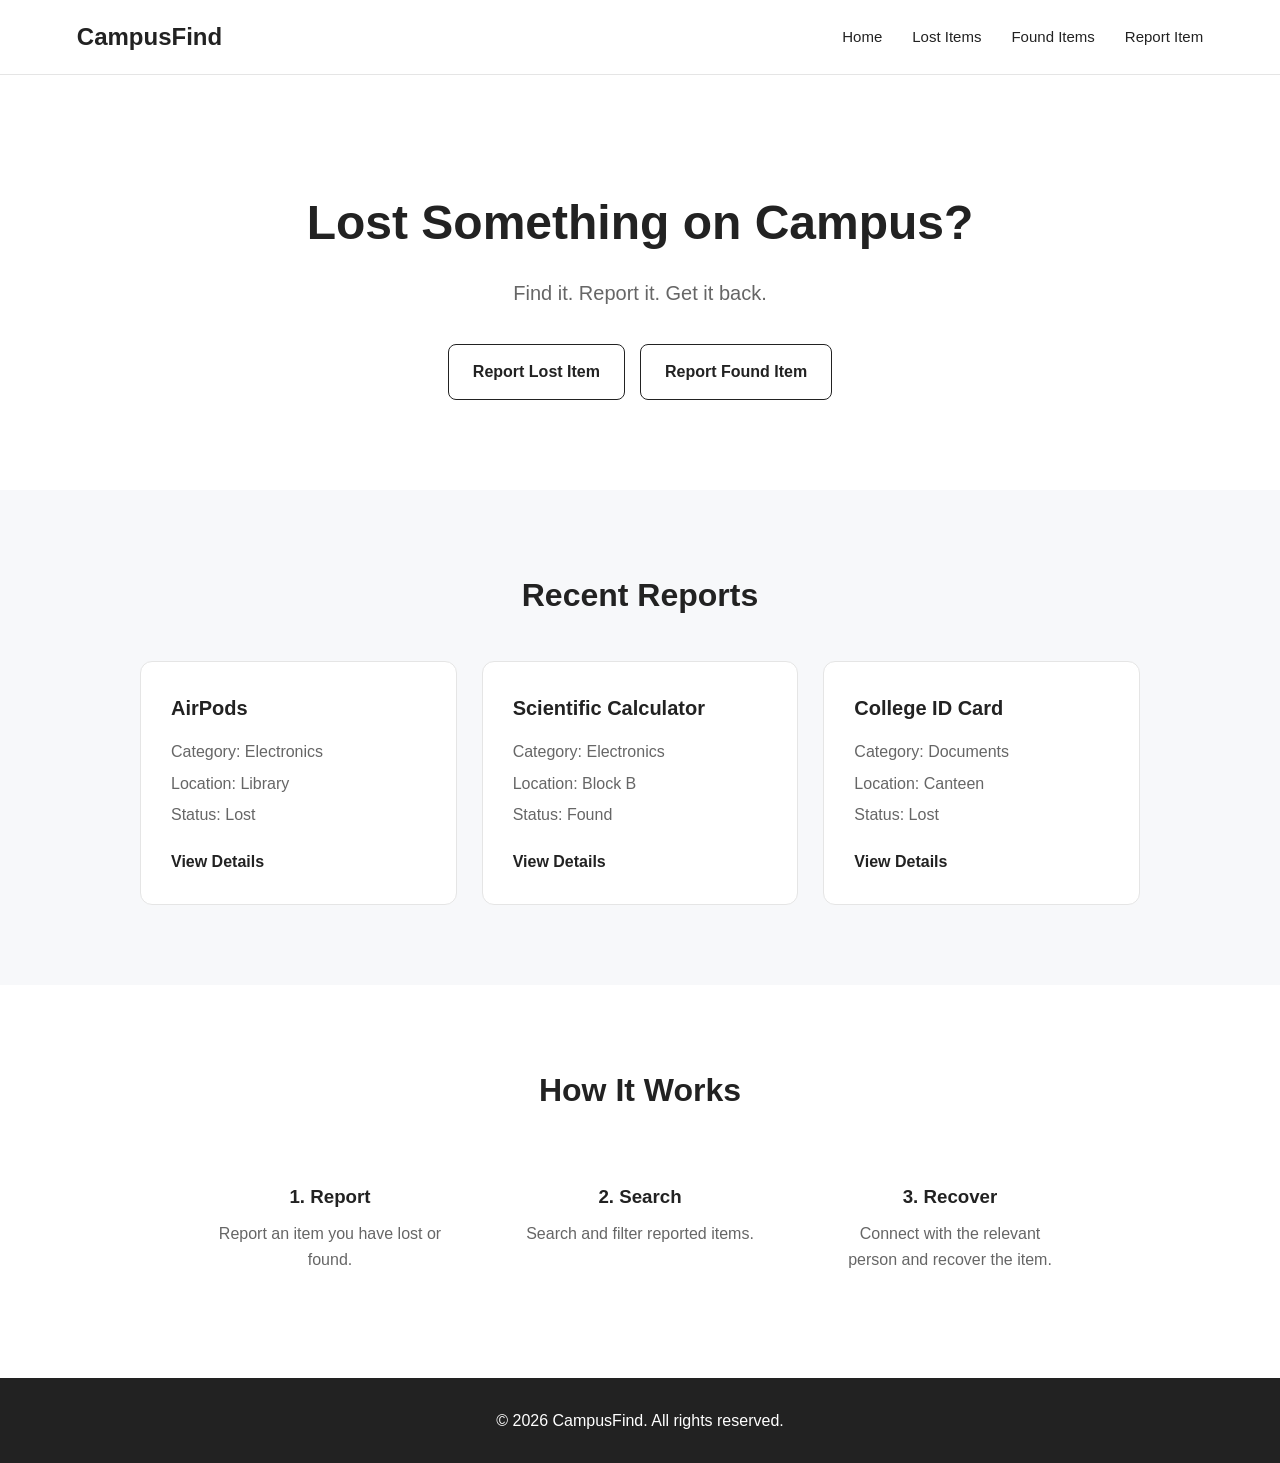
==== index.html @ 6063c8e8 "Initial commit: CampusFind lost and found platform" ====
<!DOCTYPE html>
<html lang="en">

<head>
    <meta charset="UTF-8">
    <meta name="viewport" content="width=device-width, initial-scale=1.0">

    <title>CampusFind - Lost & Found</title>

    <link rel="stylesheet" href="Css/style.css">
</head>

<body>

    <!-- Navigation Bar -->
    <header>
        <nav>
            <h1>CampusFind</h1>

            <ul>
                <li><a href="index.html">Home</a></li>
                <li><a href="pages/lost.html">Lost Items</a></li>
                <li><a href="pages/found.html">Found Items</a></li>
                <li><a href="pages/report.html">Report Item</a></li>
            </ul>
        </nav>
    </header>


    <!-- Hero Section -->
    <main>

        <section class="hero">

            <h2>Lost Something on Campus?</h2>

            <p>
                Find it. Report it. Get it back.
            </p>

            <div class="hero-buttons">
                <a href="pages/report.html">Report Lost Item</a>
                <a href="pages/report.html">Report Found Item</a>
            </div>

        </section>


        <!-- Recent Reports -->
        <section class="recent-reports">

            <h2>Recent Reports</h2>

            <div class="item-container">

                <article class="item-card">

                    <h3>AirPods</h3>

                    <p>Category: Electronics</p>

                    <p>Location: Library</p>

                    <p>Status: Lost</p>

                    <a href="pages/item.html">View Details</a>

                </article>


                <article class="item-card">

                    <h3>Scientific Calculator</h3>

                    <p>Category: Electronics</p>

                    <p>Location: Block B</p>

                    <p>Status: Found</p>

                    <a href="pages/item.html">View Details</a>

                </article>


                <article class="item-card">

                    <h3>College ID Card</h3>

                    <p>Category: Documents</p>

                    <p>Location: Canteen</p>

                    <p>Status: Lost</p>

                    <a href="pages/item.html">View Details</a>

                </article>

            </div>

        </section>


        <!-- How It Works -->
        <section class="how-it-works">

            <h2>How It Works</h2>

            <div>

                <article>
                    <h3>1. Report</h3>
                    <p>Report an item you have lost or found.</p>
                </article>

                <article>
                    <h3>2. Search</h3>
                    <p>Search and filter reported items.</p>
                </article>

                <article>
                    <h3>3. Recover</h3>
                    <p>Connect with the relevant person and recover the item.</p>
                </article>

            </div>

        </section>

    </main>


    <!-- Footer -->
    <footer>

        <p>
            &copy; 2026 CampusFind. All rights reserved.
        </p>

    </footer>


    <script src="js/api.js"></script>
    <script src="js/script.js"></script>

</body>

</html>
---- Css/style.css ----
/* =========================
   GLOBAL
========================= */

* {
    margin: 0;
    padding: 0;
    box-sizing: border-box;
}

body {
    font-family: Arial, sans-serif;
    line-height: 1.6;
    background: #f7f8fa;
    color: #222;
}

a {
    color: inherit;
}


/* =========================
   NAVBAR
========================= */

header {
    background: white;
    border-bottom: 1px solid #e5e5e5;
    padding: 18px 6%;
}

nav {
    display: flex;
    justify-content: space-between;
    align-items: center;
}

nav h1 {
    font-size: 24px;
}

nav ul {
    display: flex;
    list-style: none;
    gap: 30px;
}

nav a {
    text-decoration: none;
    font-size: 15px;
}

nav a:hover {
    text-decoration: underline;
}


/* =========================
   HERO
========================= */

.hero {
    text-align: center;
    padding: 110px 20px 90px;
    background: white;
}

.hero h2 {
    font-size: 48px;
    margin-bottom: 15px;
}

.hero p {
    font-size: 20px;
    color: #666;
    margin-bottom: 35px;
}

.hero-buttons {
    display: flex;
    justify-content: center;
    gap: 15px;
}

.hero-buttons a {
    padding: 14px 24px;
    border-radius: 8px;
    text-decoration: none;
    font-weight: bold;
    border: 1px solid #222;
}


/* =========================
   RECENT REPORTS
========================= */

.recent-reports {
    padding: 80px 6%;
    text-align: center;
}

.recent-reports>h2 {
    font-size: 32px;
    margin-bottom: 40px;
}

.item-container {
    display: grid;
    grid-template-columns: repeat(3, 1fr);
    gap: 25px;
    max-width: 1000px;
    margin: auto;
}

.item-card {
    background: white;
    padding: 30px;
    border: 1px solid #e5e5e5;
    border-radius: 12px;
    text-align: left;
}

.item-card h3 {
    font-size: 20px;
    margin-bottom: 15px;
}

.item-card p {
    color: #666;
    margin-bottom: 6px;
}

.item-card a {
    display: inline-block;
    margin-top: 15px;
    font-weight: bold;
    text-decoration: none;
}

.item-card a:hover {
    text-decoration: underline;
}


/* =========================
   HOW IT WORKS
========================= */

.how-it-works {
    padding: 80px 6%;
    background: white;
    text-align: center;
}

.how-it-works h2 {
    font-size: 32px;
    margin-bottom: 40px;
}

.how-it-works>div {
    display: grid;
    grid-template-columns: repeat(3, 1fr);
    gap: 30px;
    max-width: 900px;
    margin: auto;
}

.how-it-works article {
    padding: 25px;
}

.how-it-works h3 {
    margin-bottom: 10px;
}

.how-it-works p {
    color: #666;
}


/* =========================
   FOOTER
========================= */

footer {
    text-align: center;
    padding: 30px;
    background: #222;
    color: white;
}


/* =========================
   RESPONSIVE DESIGN
========================= */

@media (max-width: 768px) {

    nav {
        flex-direction: column;
        gap: 15px;
    }

    nav ul {
        gap: 15px;
        flex-wrap: wrap;
        justify-content: center;
    }

    .hero {
        padding: 80px 20px;
    }

    .hero h2 {
        font-size: 36px;
    }

    .hero-buttons {
        flex-direction: column;
        align-items: center;
    }

    .item-container {
        grid-template-columns: 1fr;
        max-width: 400px;
    }

    .how-it-works>div {
        grid-template-columns: 1fr;
        max-width: 400px;
    }
}

/* =========================
   REPORT FORM
========================= */

.report-section {
    max-width: 850px;
    margin: auto;
    padding: 70px 20px;
}

.report-section>h2 {
    font-size: 36px;
    margin-bottom: 10px;
}

.report-section>p {
    color: #666;
    margin-bottom: 40px;
}


/* Fieldsets */

fieldset {
    border: 1px solid #ddd;
    border-radius: 12px;
    padding: 25px;
    margin-bottom: 25px;
    background: white;
}

legend {
    font-weight: bold;
    padding: 0 10px;
}


/* Report Type */

.report-type {
    display: flex;
    gap: 30px;
    margin-top: 15px;
}

.report-type label {
    cursor: pointer;
}

.report-type input {
    margin-right: 8px;
}


/* Form Groups */

.form-group {
    display: flex;
    flex-direction: column;
    margin-top: 20px;
}

.form-group label {
    font-weight: bold;
    margin-bottom: 8px;
}

.form-group input,
.form-group select,
.form-group textarea {
    font-family: inherit;
    font-size: 16px;
    padding: 12px;
    border: 1px solid #ccc;
    border-radius: 8px;
    width: 100%;
}

.form-group textarea {
    resize: vertical;
}

.form-group input:focus,
.form-group select:focus,
.form-group textarea:focus {
    outline: 2px solid #222;
}


/* Two-column row */

.form-row {
    display: grid;
    grid-template-columns: 1fr 1fr;
    gap: 20px;
}


/* File input */

.form-group small {
    margin-top: 8px;
    color: #777;
}


/* Submit Button */

.report-section button {
    width: 100%;
    padding: 15px;
    border: none;
    border-radius: 8px;
    background: #222;
    color: white;
    font-size: 17px;
    font-weight: bold;
    cursor: pointer;
}

.report-section button:hover {
    opacity: 0.85;
}

/* Mobile */

@media (max-width: 768px) {

    .report-section {
        padding: 50px 15px;
    }

    .report-type {
        flex-direction: column;
        gap: 15px;
    }

    .form-row {
        grid-template-columns: 1fr;
    }

}

/* =========================
   ITEMS PAGE
========================= */

.items-section {
    max-width: 1200px;
    margin: auto;
    padding: 70px 20px;
}

.items-header {
    text-align: center;
    margin-bottom: 40px;
}

.items-header h2 {
    font-size: 40px;
    margin-bottom: 10px;
}

.items-header p {
    color: #666;
    font-size: 18px;
}


/* =========================
   SEARCH AREA
========================= */

.search-area {
    display: grid;
    grid-template-columns: 2fr 1fr 1fr;
    gap: 15px;
    margin-bottom: 40px;
}

.search-area input,
.search-area select {
    padding: 14px;
    border: 1px solid #ccc;
    border-radius: 8px;
    font-size: 16px;
    font-family: inherit;
}

.search-area input:focus,
.search-area select:focus {
    outline: 2px solid #222;
}


/* =========================
   ITEMS GRID
========================= */

.items-grid {
    display: grid;
    grid-template-columns: repeat(3, 1fr);
    gap: 25px;
}


/* =========================
   ITEM CARD
========================= */

.lost-item-card,
.found-item-card {
    background: white;
    border: 1px solid #ddd;
    border-radius: 12px;
    overflow: hidden;
    transition: 0.2s;
}

.lost-item-card:hover,
.found-item-card:hover {
    transform: translateY(-3px);
}


/* Image */

.item-image {
    width: 100%;
    height: 200px;
    object-fit: cover;
    background: #eee;
}


/* Card Content */

.item-card-content {
    padding: 22px;
}

.item-card-content h3 {
    font-size: 22px;
    margin-bottom: 12px;
}

.item-card-content p {
    color: #666;
    margin-bottom: 6px;
}


/* Status */

.status-badge {
    display: inline-block;
    margin-top: 12px;
    padding: 6px 10px;
    border-radius: 20px;
    font-size: 13px;
    font-weight: bold;
}

.status-badge.lost {
    background: #ffe5e5;
    color: #b00020;
}

.status-badge.found {
    background: #e5ffe9;
    color: #1a6b2e;
}


/* Report ID */

.report-id {
    font-size: 13px;
    color: #888;
    margin-top: 12px;
}


/* Details button */

.view-item-button {
    display: block;
    text-align: center;
    margin-top: 18px;
    padding: 11px;
    border-radius: 7px;
    background: #222;
    color: white;
    text-decoration: none;
    font-weight: bold;
}

.view-item-button:hover {
    opacity: 0.85;
}


/* No Results */

.no-results {
    text-align: center;
    padding: 50px;
    color: #666;
}


/* =========================
   RESPONSIVE
========================= */

@media (max-width: 768px) {

    .search-area {
        grid-template-columns: 1fr;
    }

    .items-grid {
        grid-template-columns: 1fr;
    }

}

/* ===============================
   ITEM DETAILS PAGE
   =============================== */

.item-details-section {
    max-width: 1000px;
    margin: 60px auto;
    padding: 0 20px;
}


.item-details-card {
    background: white;
    border: 1px solid #ddd;
    border-radius: 12px;
    overflow: hidden;
    display: grid;
    grid-template-columns: 1fr 1fr;
    box-shadow: 0 4px 15px rgba(0, 0, 0, 0.08);
}


.item-details-image {
    min-height: 500px;
    background: #eeeeee;
    display: flex;
    align-items: center;
    justify-content: center;
}


.item-details-image img {
    width: 100%;
    height: 500px;
    object-fit: cover;
}


.no-image {
    color: #777;
    font-size: 20px;
}


.item-details-content {
    padding: 40px;
}


.item-details-content h2 {
    font-size: 32px;
    margin-bottom: 20px;
}


.details-list {
    margin-top: 25px;
}


.details-list p {
    margin: 12px 0;
}


.detail-section {
    margin-top: 30px;
}


.detail-section h3 {
    margin-bottom: 10px;
}


.detail-section p {
    line-height: 1.6;
    color: #555;
}


.item-details-content .view-item-button {
    display: inline-block;
    margin-top: 30px;
    text-decoration: none;
}


/* Mobile */

@media (max-width: 768px) {

    .item-details-card {
        grid-template-columns: 1fr;
    }


    .item-details-image {
        min-height: 300px;
    }


    .item-details-image img {
        height: 300px;
    }


    .item-details-content {
        padding: 25px;
    }

}
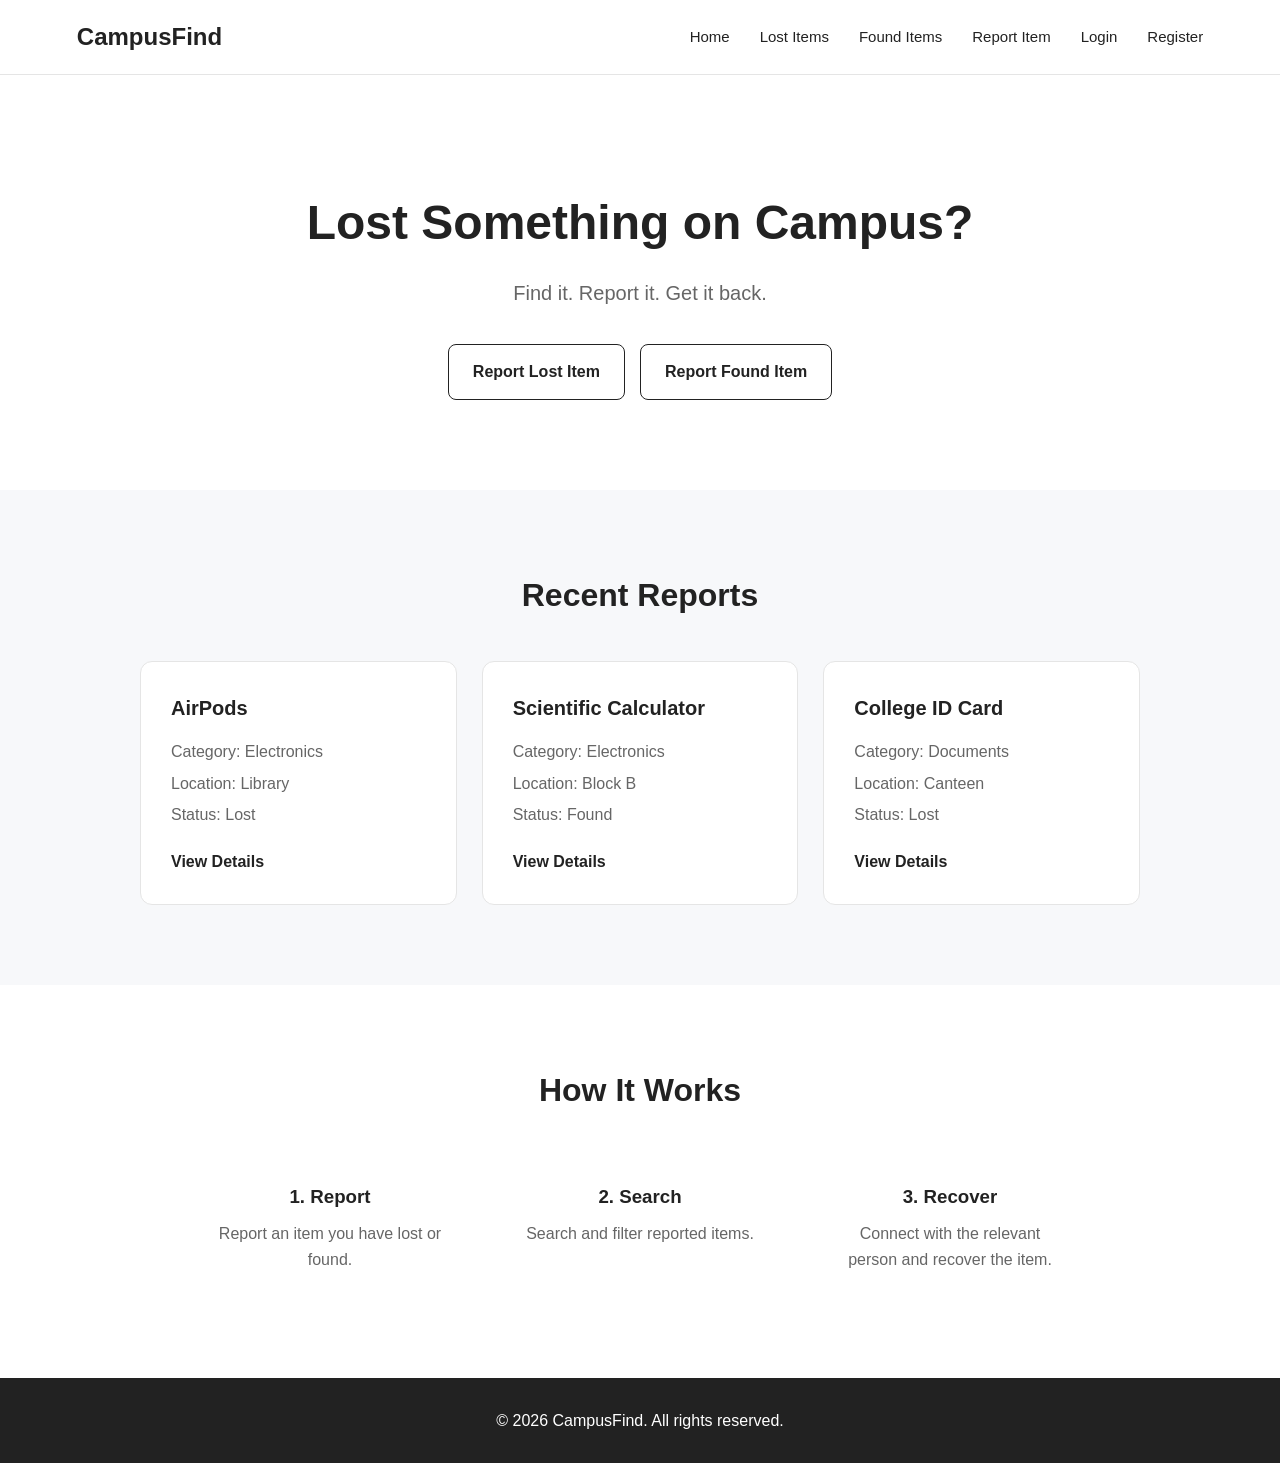
==== commit 99bc7a2c: "feat: implement authentication, security stabilization, and claim recovery services" ====
--- a/index.html
+++ b/index.html
@@ -17,11 +17,13 @@
         <nav>
             <h1>CampusFind</h1>
 
-            <ul>
+            <ul id="navLinks">
                 <li><a href="index.html">Home</a></li>
                 <li><a href="pages/lost.html">Lost Items</a></li>
                 <li><a href="pages/found.html">Found Items</a></li>
                 <li><a href="pages/report.html">Report Item</a></li>
+                <li class="auth-link"><a href="pages/login.html">Login</a></li>
+                <li class="auth-link"><a href="pages/register.html">Register</a></li>
             </ul>
         </nav>
     </header>
--- a/Css/style.css
+++ b/Css/style.css
@@ -671,4 +671,158 @@
         padding: 25px;
     }
 
+}
+
+
+/* =========================
+   AUTH PAGES & NAVBAR STATE
+========================= */
+
+.auth-container {
+    max-width: 480px;
+    margin: 50px auto 80px;
+    padding: 0 20px;
+}
+
+.auth-card {
+    background: white;
+    border: 1px solid #ddd;
+    border-radius: 12px;
+    padding: 35px 30px;
+    box-shadow: 0 4px 12px rgba(0, 0, 0, 0.04);
+}
+
+.auth-card h2 {
+    font-size: 28px;
+    margin-bottom: 8px;
+    color: #111;
+}
+
+.auth-card > p {
+    color: #666;
+    margin-bottom: 25px;
+    font-size: 15px;
+}
+
+.auth-alert {
+    padding: 12px 16px;
+    border-radius: 8px;
+    font-size: 14px;
+    margin-bottom: 20px;
+    display: none;
+    line-height: 1.5;
+}
+
+.auth-alert.error {
+    display: block;
+    background: #fdf2f2;
+    border: 1px solid #f8b4b4;
+    color: #9b1c1c;
+}
+
+.auth-alert.success {
+    display: block;
+    background: #def7ec;
+    border: 1px solid #84e1bc;
+    color: #03543f;
+}
+
+.auth-alert.info {
+    display: block;
+    background: #e1effe;
+    border: 1px solid #a4cafe;
+    color: #1e429f;
+}
+
+.auth-card button[type="submit"] {
+    width: 100%;
+    padding: 14px;
+    border: none;
+    border-radius: 8px;
+    background: #222;
+    color: white;
+    font-size: 16px;
+    font-weight: bold;
+    cursor: pointer;
+    margin-top: 25px;
+    transition: background 0.2s ease;
+}
+
+.auth-card button[type="submit"]:hover {
+    background: #444;
+}
+
+.auth-card button[type="submit"]:disabled {
+    background: #888;
+    cursor: not-allowed;
+}
+
+.auth-footer {
+    margin-top: 24px;
+    text-align: center;
+    font-size: 14px;
+    color: #666;
+}
+
+.auth-footer a {
+    color: #111;
+    font-weight: bold;
+    text-decoration: underline;
+}
+
+.field-error {
+    color: #c0392b;
+    font-size: 13px;
+    margin-top: 4px;
+    display: none;
+}
+
+.field-error.active {
+    display: block;
+}
+
+/* Nav user controls */
+.nav-user {
+    display: flex;
+    align-items: center;
+    gap: 12px;
+}
+
+.user-greeting {
+    font-size: 14px;
+    font-weight: 600;
+    color: #333;
+    background: #eef2f7;
+    padding: 5px 12px;
+    border-radius: 20px;
+}
+
+.user-role-badge {
+    font-size: 11px;
+    text-transform: uppercase;
+    background: #222;
+    color: white;
+    padding: 2px 6px;
+    border-radius: 4px;
+    margin-left: 6px;
+    font-weight: bold;
+    letter-spacing: 0.5px;
+}
+
+.nav-logout-btn {
+    background: transparent;
+    border: 1px solid #ccc;
+    border-radius: 6px;
+    padding: 6px 12px;
+    font-size: 13px;
+    font-family: inherit;
+    cursor: pointer;
+    color: #555;
+    transition: all 0.2s ease;
+}
+
+.nav-logout-btn:hover {
+    background: #fdf2f2;
+    border-color: #f8b4b4;
+    color: #c0392b;
 }
